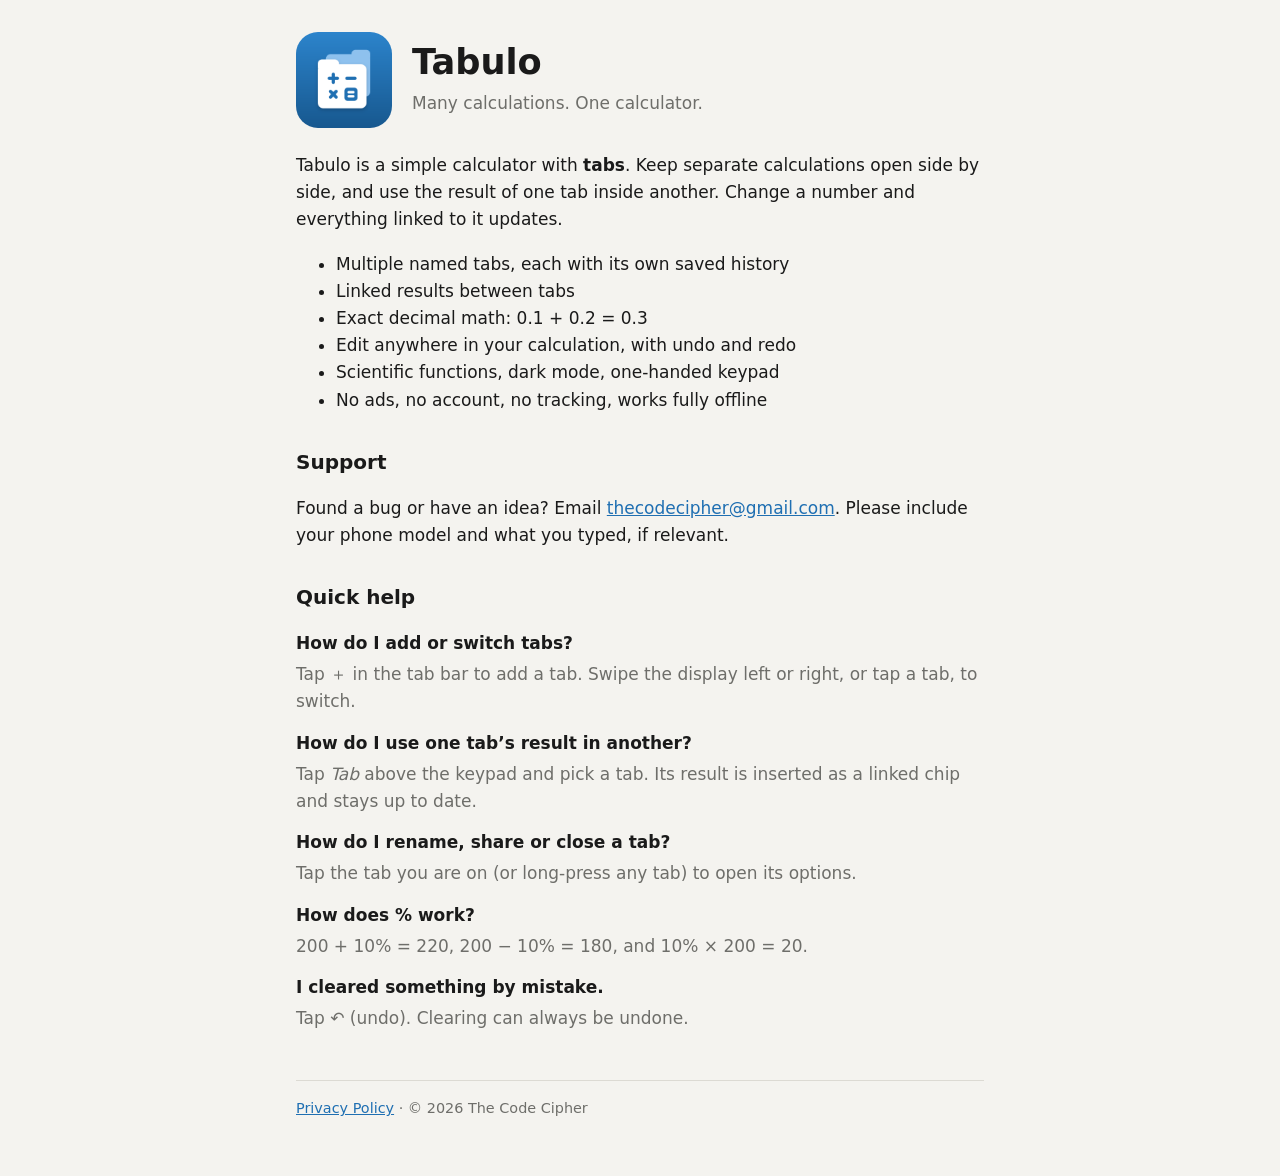
==== index.html @ 59c68567 "Publish Tabulo website and privacy policy" ====
<!doctype html>
<html lang="en">
<head>
  <meta charset="utf-8">
  <meta name="viewport" content="width=device-width, initial-scale=1">
  <title>Tabulo Calculator</title>
  <meta name="description" content="Tabulo is a multi-tab calculator: run several calculations side by side and use one tab's result in another. Exact, offline and private.">
  <link rel="icon" href="favicon.png">
  <link rel="stylesheet" href="style.css">
</head>
<body>
  <main>
    <header class="hero">
      <img src="icon.png" alt="" width="96" height="96">
      <div>
        <h1>Tabulo</h1>
        <p class="tagline">Many calculations. One calculator.</p>
      </div>
    </header>

    <p>Tabulo is a simple calculator with <strong>tabs</strong>. Keep separate calculations open side by side, and use the result of one tab inside another. Change a number and everything linked to it updates.</p>
    <ul>
      <li>Multiple named tabs, each with its own saved history</li>
      <li>Linked results between tabs</li>
      <li>Exact decimal math: 0.1 + 0.2 = 0.3</li>
      <li>Edit anywhere in your calculation, with undo and redo</li>
      <li>Scientific functions, dark mode, one-handed keypad</li>
      <li>No ads, no account, no tracking, works fully offline</li>
    </ul>

    <h2>Support</h2>
    <p>Found a bug or have an idea? Email <a href="mailto:thecodecipher@gmail.com">thecodecipher@gmail.com</a>. Please include your phone model and what you typed, if relevant.</p>

    <h2>Quick help</h2>
    <dl>
      <dt>How do I add or switch tabs?</dt>
      <dd>Tap ＋ in the tab bar to add a tab. Swipe the display left or right, or tap a tab, to switch.</dd>
      <dt>How do I use one tab’s result in another?</dt>
      <dd>Tap <em>Tab</em> above the keypad and pick a tab. Its result is inserted as a linked chip and stays up to date.</dd>
      <dt>How do I rename, share or close a tab?</dt>
      <dd>Tap the tab you are on (or long-press any tab) to open its options.</dd>
      <dt>How does % work?</dt>
      <dd>200 + 10% = 220, 200 − 10% = 180, and 10% × 200 = 20.</dd>
      <dt>I cleared something by mistake.</dt>
      <dd>Tap ↶ (undo). Clearing can always be undone.</dd>
    </dl>

    <footer><a href="privacy.html">Privacy Policy</a> · © 2026 The Code Cipher</footer>
  </main>
</body>
</html>
---- style.css ----
:root {
  --bg: #f4f3ef;
  --text: #1a1a1a;
  --muted: #6e6e6a;
  --accent: #1f6fb2;
  --card: #ffffff;
  --border: #dcdad3;
}
@media (prefers-color-scheme: dark) {
  :root {
    --bg: #111111;
    --text: #f1f1f1;
    --muted: #9a9a96;
    --accent: #4a9ee0;
    --card: #1d1d1d;
    --border: #2e2e2e;
  }
}
* { box-sizing: border-box; }
body {
  margin: 0;
  background: var(--bg);
  color: var(--text);
  font: 17px/1.6 system-ui, -apple-system, "Segoe UI", Roboto, sans-serif;
}
main { max-width: 720px; margin: 0 auto; padding: 32px 16px 56px; }
a { color: var(--accent); }
h1 { font-size: 2.2rem; line-height: 1.1; margin: 0 0 8px; }
h2 { font-size: 1.25rem; margin: 32px 0 8px; }
.hero { display: flex; align-items: center; gap: 20px; margin-bottom: 24px; }
.hero img { border-radius: 22px; flex-shrink: 0; }
.tagline, .meta, .back { color: var(--muted); margin: 0; }
.back { margin-bottom: 16px; }
.summary { background: var(--card); border: 1px solid var(--border); border-radius: 12px; padding: 14px 16px; }
dt { font-weight: 600; margin-top: 14px; }
dd { margin: 4px 0 0; color: var(--muted); }
footer { margin-top: 48px; padding-top: 16px; border-top: 1px solid var(--border); color: var(--muted); font-size: 0.9rem; }
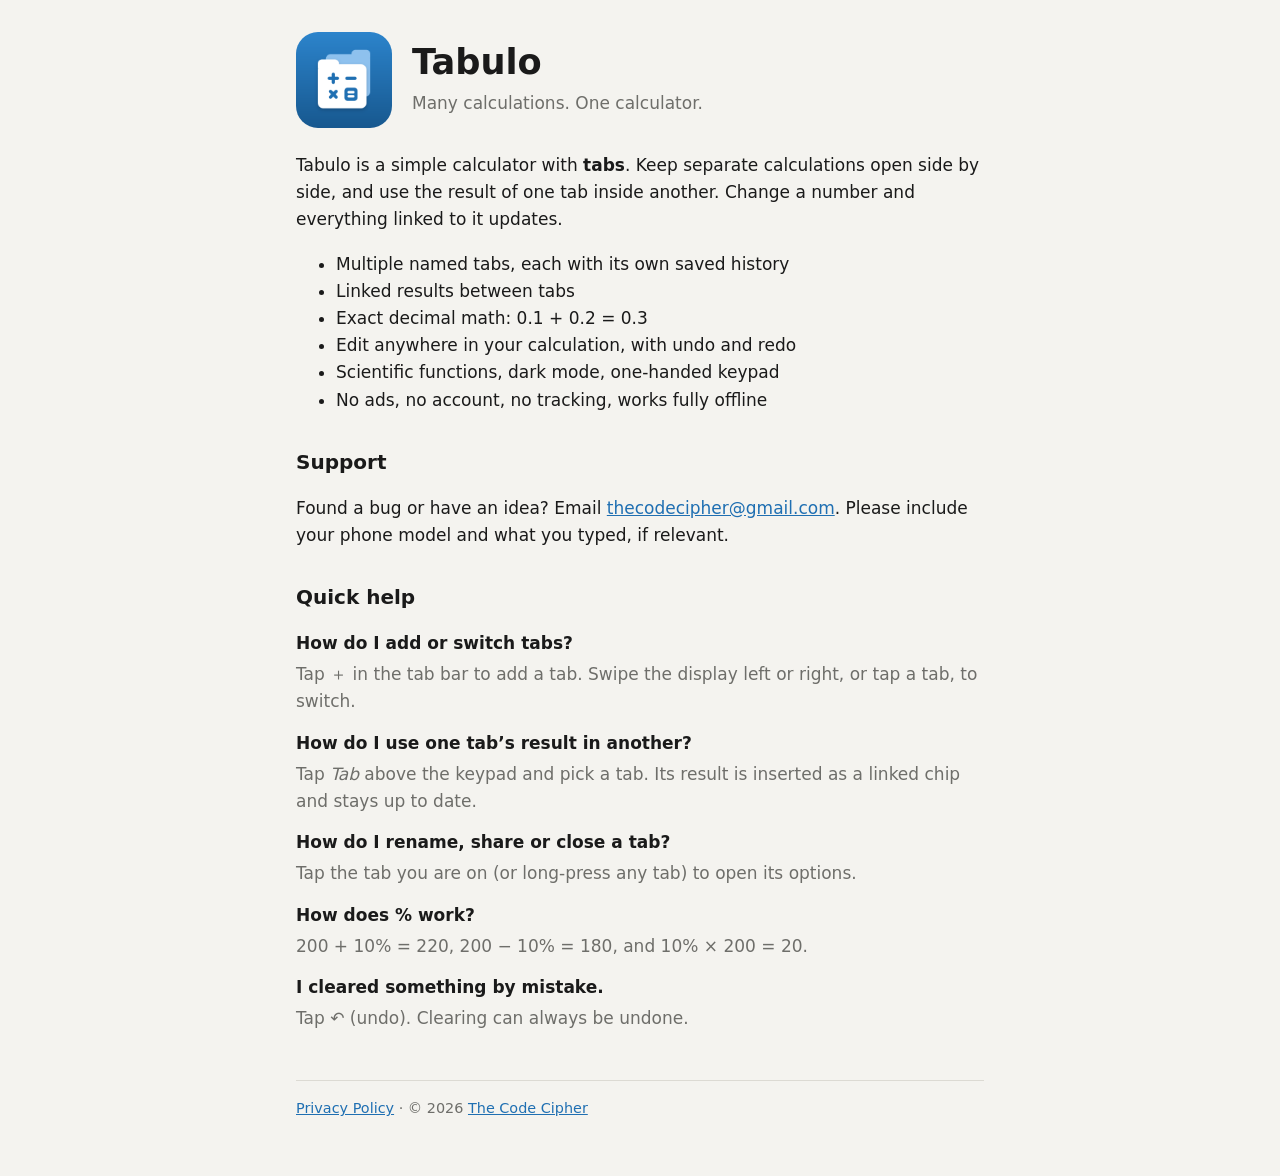
==== commit 748a32ad: "Serve site from tabulo.thecodecipher.com" ====
--- a/index.html
+++ b/index.html
@@ -45,7 +45,7 @@
       <dd>Tap ↶ (undo). Clearing can always be undone.</dd>
     </dl>
 
-    <footer><a href="privacy.html">Privacy Policy</a> · © 2026 The Code Cipher</footer>
+    <footer><a href="privacy.html">Privacy Policy</a> · © 2026 <a href="https://thecodecipher.com/">The Code Cipher</a></footer>
   </main>
 </body>
 </html>
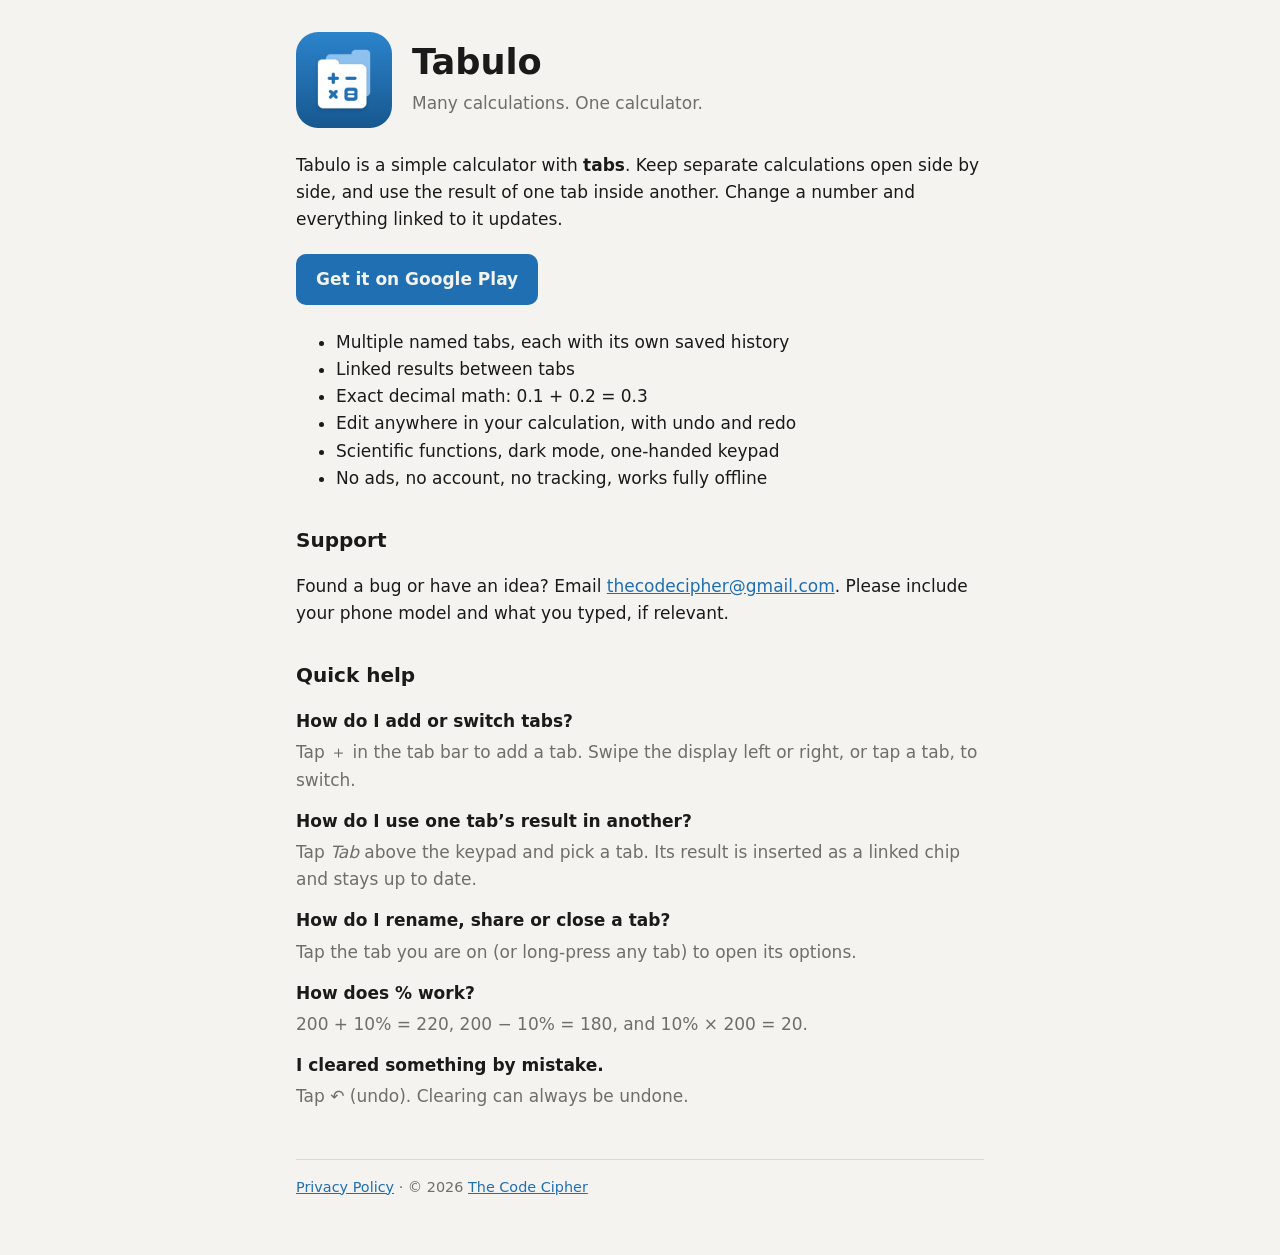
==== commit ed6ecf87: "Add Google Play link" ====
--- a/index.html
+++ b/index.html
@@ -19,6 +19,8 @@
     </header>
 
     <p>Tabulo is a simple calculator with <strong>tabs</strong>. Keep separate calculations open side by side, and use the result of one tab inside another. Change a number and everything linked to it updates.</p>
+
+    <p class="get"><a class="play" href="https://play.google.com/store/apps/details?id=com.thecodecipher.tabulo">Get it on Google Play</a></p>
     <ul>
       <li>Multiple named tabs, each with its own saved history</li>
       <li>Linked results between tabs</li>
--- a/style.css
+++ b/style.css
@@ -32,6 +32,9 @@
 .tagline, .meta, .back { color: var(--muted); margin: 0; }
 .back { margin-bottom: 16px; }
 .summary { background: var(--card); border: 1px solid var(--border); border-radius: 12px; padding: 14px 16px; }
+.get { margin: 20px 0 24px; }
+.play { display: inline-block; background: var(--accent); color: var(--bg); font-weight: 600; text-decoration: none; padding: 12px 20px; border-radius: 10px; }
+.play:hover, .play:focus-visible { filter: brightness(1.1); }
 dt { font-weight: 600; margin-top: 14px; }
 dd { margin: 4px 0 0; color: var(--muted); }
 footer { margin-top: 48px; padding-top: 16px; border-top: 1px solid var(--border); color: var(--muted); font-size: 0.9rem; }
